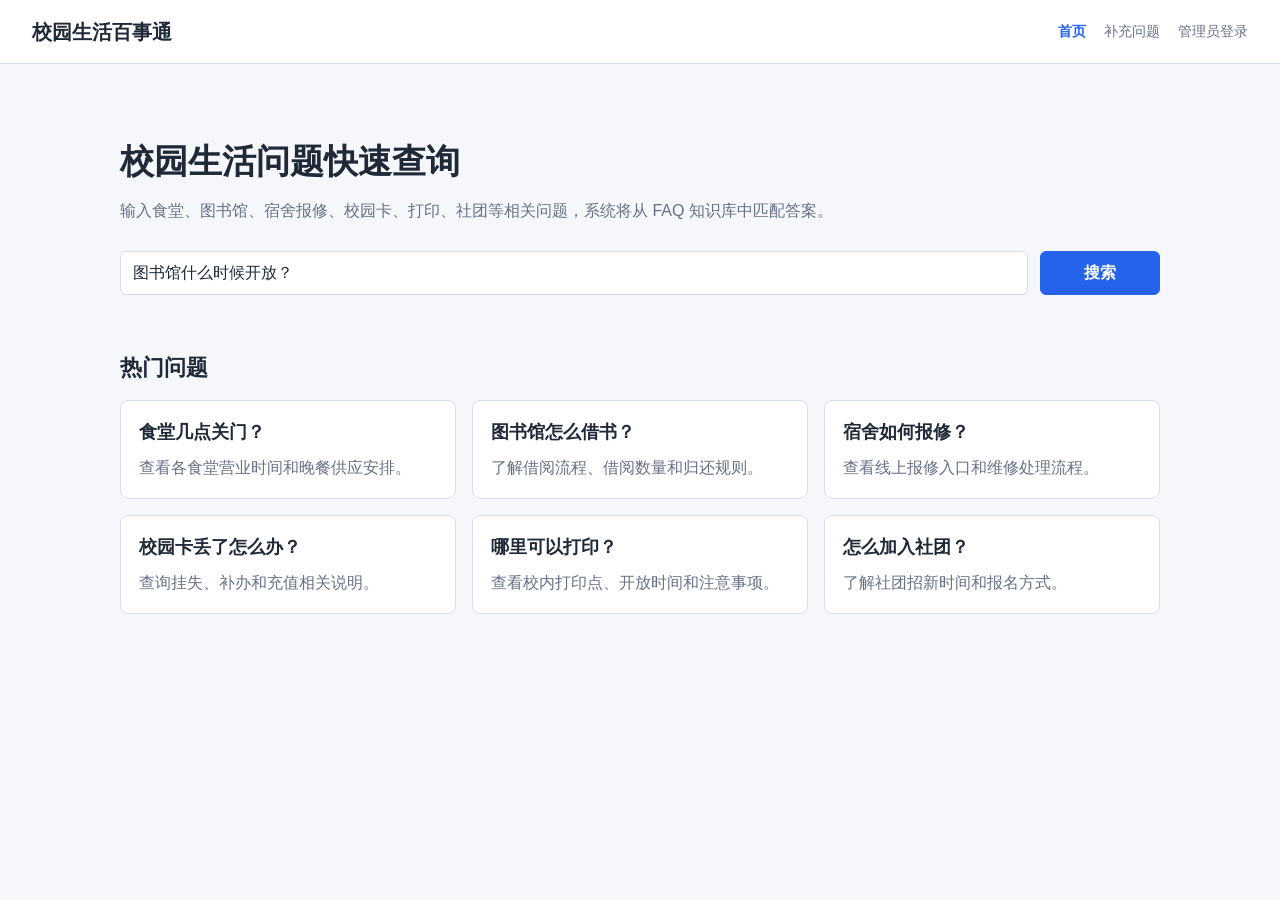
==== backend/src/main/resources/static/index.html @ a6214c86 "week add api doucumentation" ====
<!doctype html>
<html lang="zh-CN">
<head>
  <meta charset="utf-8">
  <meta name="viewport" content="width=device-width, initial-scale=1">
  <title>校园生活百事通</title>
  <link rel="stylesheet" href="styles.css">
</head>
<body>
  <header class="topbar">
    <a class="brand" href="index.html">校园生活百事通</a>
    <nav class="nav">
      <a class="active" href="index.html">首页</a>
      <a href="contribute.html">补充问题</a>
      <a href="login.html">管理员登录</a>
    </nav>
  </header>

  <main class="container">
    <section class="hero">
      <h1>校园生活问题快速查询</h1>
      <p>输入食堂、图书馆、宿舍报修、校园卡、打印、社团等相关问题，系统将从 FAQ 知识库中匹配答案。</p>
      <form class="search-box" action="result.html">
        <input class="input" name="q" placeholder="请输入你想查询的校园生活问题" value="图书馆什么时候开放？">
        <button class="button" type="submit">搜索</button>
      </form>
    </section>

    <h2 class="section-title">热门问题</h2>
    <section class="grid">
      <a class="card" href="result.html?q=食堂几点关门">
        <h3>食堂几点关门？</h3>
        <p>查看各食堂营业时间和晚餐供应安排。</p>
      </a>
      <a class="card" href="result.html?q=图书馆怎么借书">
        <h3>图书馆怎么借书？</h3>
        <p>了解借阅流程、借阅数量和归还规则。</p>
      </a>
      <a class="card" href="result.html?q=宿舍如何报修">
        <h3>宿舍如何报修？</h3>
        <p>查看线上报修入口和维修处理流程。</p>
      </a>
      <a class="card" href="result.html?q=校园卡丢了怎么办">
        <h3>校园卡丢了怎么办？</h3>
        <p>查询挂失、补办和充值相关说明。</p>
      </a>
      <a class="card" href="result.html?q=哪里可以打印">
        <h3>哪里可以打印？</h3>
        <p>查看校内打印点、开放时间和注意事项。</p>
      </a>
      <a class="card" href="result.html?q=怎么加入社团">
        <h3>怎么加入社团？</h3>
        <p>了解社团招新时间和报名方式。</p>
      </a>
    </section>
  </main>
</body>
</html>
---- backend/src/main/resources/static/styles.css ----
:root {
  --bg: #f5f7fb;
  --panel: #ffffff;
  --text: #1f2937;
  --muted: #667085;
  --line: #d8dee9;
  --primary: #2563eb;
  --primary-dark: #1d4ed8;
  --accent: #0f766e;
  --warning: #b45309;
  --danger: #b91c1c;
}

* {
  box-sizing: border-box;
}

body {
  margin: 0;
  background: var(--bg);
  color: var(--text);
  font-family: "Microsoft YaHei", "Segoe UI", Arial, sans-serif;
  line-height: 1.5;
}

a {
  color: inherit;
  text-decoration: none;
}

.topbar {
  display: flex;
  align-items: center;
  justify-content: space-between;
  min-height: 64px;
  padding: 0 32px;
  background: var(--panel);
  border-bottom: 1px solid var(--line);
}

.brand {
  font-size: 20px;
  font-weight: 700;
}

.nav {
  display: flex;
  gap: 18px;
  color: var(--muted);
  font-size: 14px;
}

.nav a.active {
  color: var(--primary);
  font-weight: 600;
}

.container {
  max-width: 1080px;
  margin: 0 auto;
  padding: 32px 20px 48px;
}

.hero {
  padding: 40px 0 24px;
}

.hero h1 {
  margin: 0 0 12px;
  font-size: 34px;
  letter-spacing: 0;
}

.hero p {
  max-width: 760px;
  margin: 0;
  color: var(--muted);
}

.search-box {
  display: grid;
  grid-template-columns: 1fr 120px;
  gap: 12px;
  margin-top: 28px;
}

.input,
.textarea,
.select {
  width: 100%;
  border: 1px solid var(--line);
  border-radius: 6px;
  background: #fff;
  color: var(--text);
  font: inherit;
}

.input,
.select {
  height: 44px;
  padding: 0 12px;
}

.textarea {
  min-height: 132px;
  padding: 10px 12px;
  resize: vertical;
}

.button {
  display: inline-flex;
  align-items: center;
  justify-content: center;
  height: 44px;
  padding: 0 18px;
  border: 1px solid var(--primary);
  border-radius: 6px;
  background: var(--primary);
  color: #fff;
  font: inherit;
  font-weight: 600;
  cursor: pointer;
}

.button:hover {
  background: var(--primary-dark);
}

.button.secondary {
  background: #fff;
  color: var(--primary);
}

.button.danger {
  border-color: var(--danger);
  background: var(--danger);
}

.grid {
  display: grid;
  grid-template-columns: repeat(3, minmax(0, 1fr));
  gap: 16px;
}

.card,
.panel {
  background: var(--panel);
  border: 1px solid var(--line);
  border-radius: 8px;
}

.card {
  padding: 18px;
}

.card h3,
.panel h2 {
  margin: 0 0 10px;
  font-size: 18px;
}

.card p,
.panel p {
  margin: 0;
  color: var(--muted);
}

.panel {
  padding: 22px;
  margin-bottom: 20px;
}

.section-title {
  margin: 32px 0 16px;
  font-size: 22px;
}

.form {
  display: grid;
  gap: 16px;
}

.form-row {
  display: grid;
  gap: 8px;
}

.form-row label {
  font-weight: 600;
}

.result-meta {
  display: flex;
  flex-wrap: wrap;
  gap: 10px;
  margin-top: 16px;
}

.tag {
  display: inline-flex;
  align-items: center;
  min-height: 28px;
  padding: 0 10px;
  border-radius: 999px;
  background: #eef2ff;
  color: #3730a3;
  font-size: 13px;
}

.tag.green {
  background: #ecfdf3;
  color: var(--accent);
}

.tag.orange {
  background: #fff7ed;
  color: var(--warning);
}

.table {
  width: 100%;
  border-collapse: collapse;
  font-size: 14px;
}

.table th,
.table td {
  padding: 12px 10px;
  border-bottom: 1px solid var(--line);
  text-align: left;
  vertical-align: top;
}

.table th {
  color: var(--muted);
  font-weight: 600;
}

.toolbar {
  display: flex;
  align-items: center;
  justify-content: space-between;
  gap: 12px;
  margin-bottom: 16px;
}

.actions {
  display: flex;
  gap: 8px;
}

.small-button {
  min-height: 32px;
  padding: 0 10px;
  border: 1px solid var(--line);
  border-radius: 6px;
  background: #fff;
  color: var(--text);
  cursor: pointer;
}

.small-button.primary {
  border-color: var(--primary);
  color: var(--primary);
}

.small-button.danger {
  border-color: var(--danger);
  color: var(--danger);
}

.notice {
  padding: 12px 14px;
  border: 1px solid #bfdbfe;
  border-radius: 6px;
  background: #eff6ff;
  color: #1e40af;
}

@media (max-width: 760px) {
  .topbar {
    align-items: flex-start;
    flex-direction: column;
    gap: 10px;
    padding: 16px 20px;
  }

  .nav {
    flex-wrap: wrap;
  }

  .search-box,
  .grid,
  .toolbar {
    grid-template-columns: 1fr;
  }

  .toolbar {
    display: grid;
  }

  .hero h1 {
    font-size: 28px;
  }
}
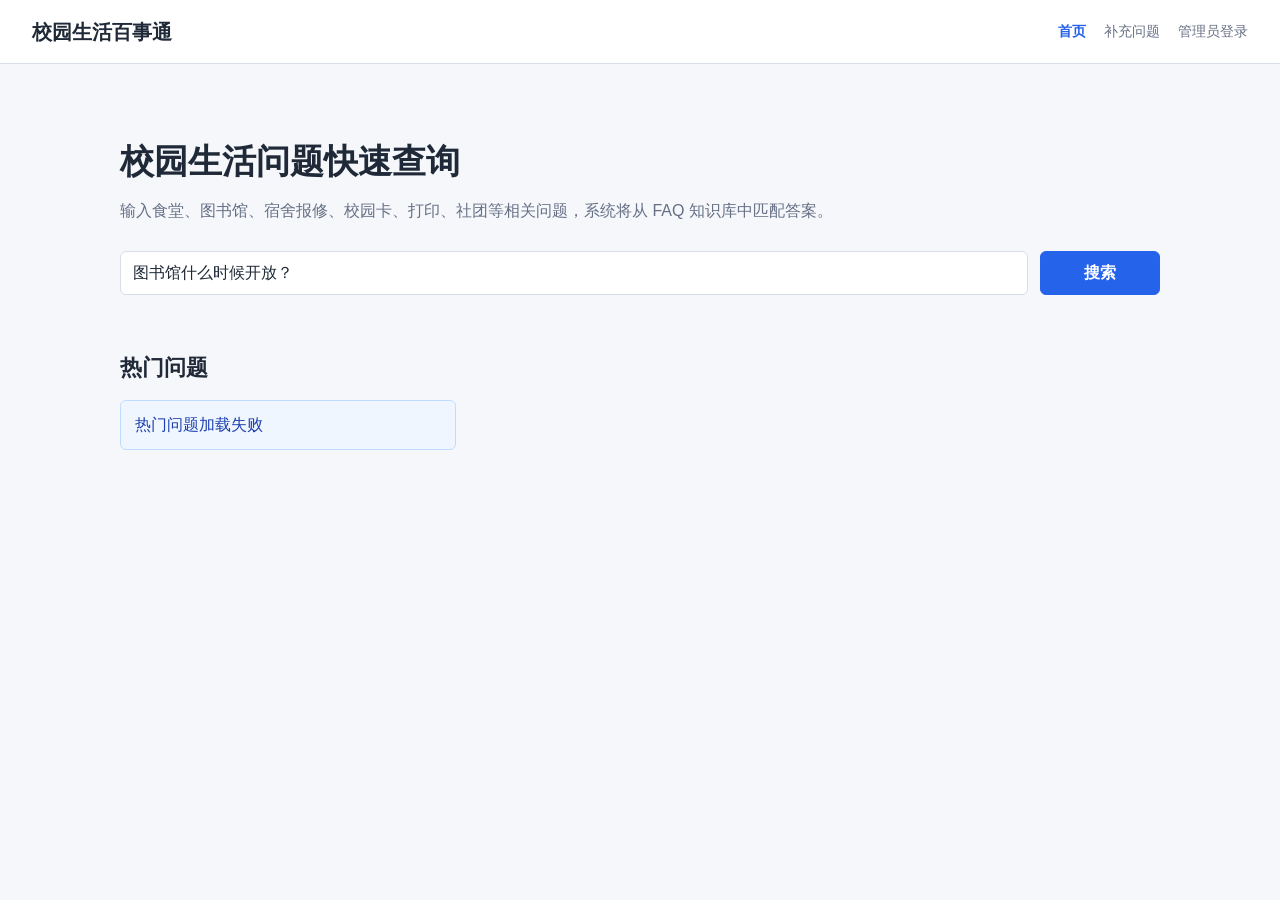
==== commit 8500395f: "week3 backend admin functions" ====
--- a/backend/src/main/resources/static/index.html
+++ b/backend/src/main/resources/static/index.html
@@ -27,7 +27,7 @@
     </section>
 
     <h2 class="section-title">热门问题</h2>
-    <section class="grid">
+    <section class="grid" id="hotQuestionGrid">
       <a class="card" href="result.html?q=食堂几点关门">
         <h3>食堂几点关门？</h3>
         <p>查看各食堂营业时间和晚餐供应安排。</p>
@@ -54,6 +54,51 @@
       </a>
     </section>
   </main>
+
+  <script>
+    const hotQuestionGrid = document.getElementById("hotQuestionGrid");
+
+    loadHotQuestions();
+
+    async function loadHotQuestions() {
+      try {
+        const response = await fetch("/api/qa/hot");
+        if (!response.ok) {
+          throw new Error(`HTTP ${response.status}`);
+        }
+
+        const result = await response.json();
+        const hotQuestions = Array.isArray(result) ? result : (result.data || []);
+        if (!Array.isArray(hotQuestions) || hotQuestions.length === 0) {
+          hotQuestionGrid.innerHTML = '<div class="notice">暂无热门问题数据</div>';
+          return;
+        }
+
+        hotQuestionGrid.innerHTML = hotQuestions.map(renderHotQuestion).join("");
+      } catch (error) {
+        hotQuestionGrid.innerHTML = '<div class="notice">热门问题加载失败</div>';
+      }
+    }
+
+    function renderHotQuestion(faq) {
+      const question = faq.question || "";
+      const answer = faq.answer || "点击查看问题答案。";
+      return `
+        <a class="card" href="result.html?q=${encodeURIComponent(question)}">
+          <h3>${escapeHtml(question)}</h3>
+          <p>${escapeHtml(answer)}</p>
+        </a>
+      `;
+    }
+
+    function escapeHtml(value) {
+      return String(value)
+        .replaceAll("&", "&amp;")
+        .replaceAll("<", "&lt;")
+        .replaceAll(">", "&gt;")
+        .replaceAll('"', "&quot;")
+        .replaceAll("'", "&#039;");
+    }
+  </script>
 </body>
 </html>
-
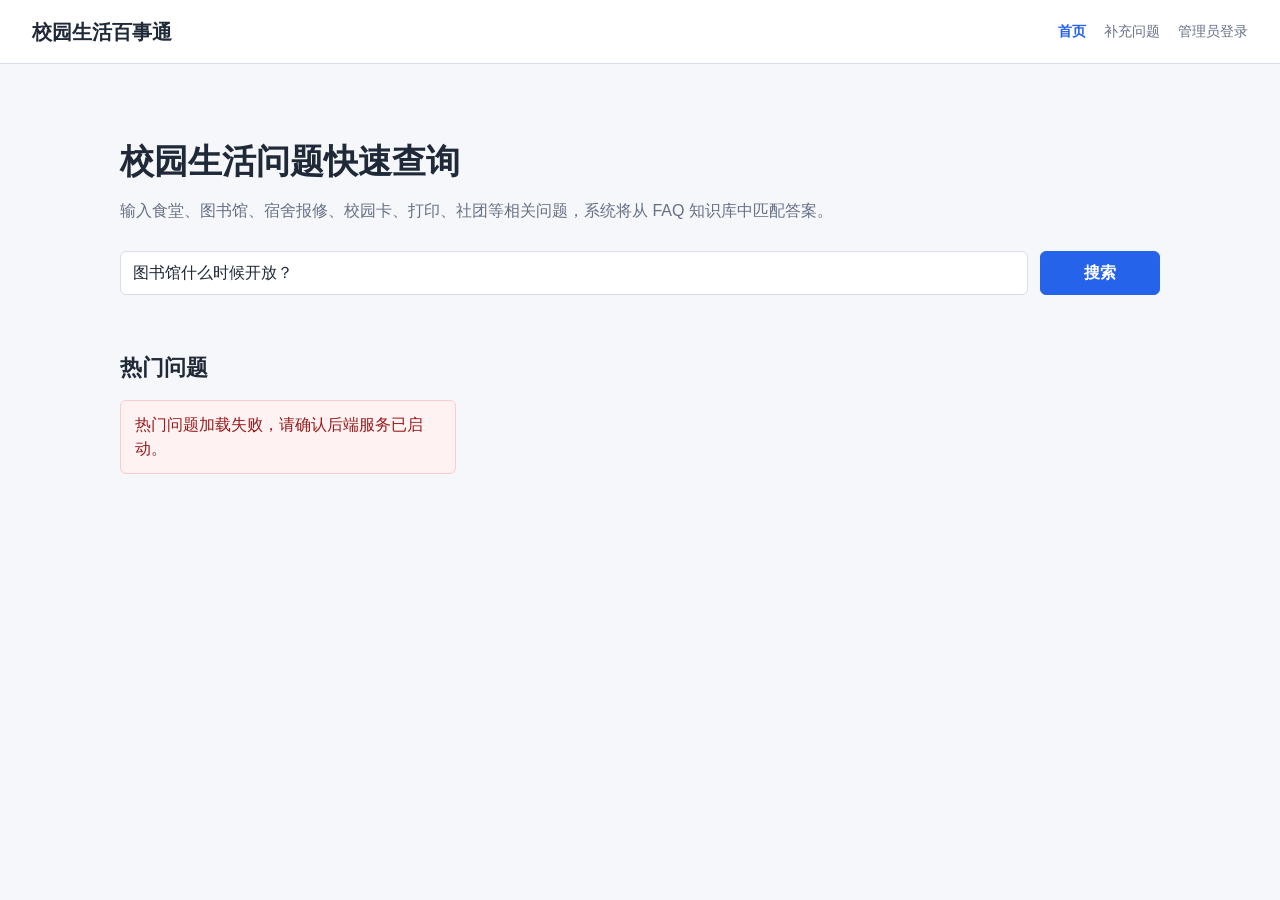
==== commit 2d4f5e0c: "week4 add frontend notes" ====
--- a/backend/src/main/resources/static/index.html
+++ b/backend/src/main/resources/static/index.html
@@ -20,10 +20,11 @@
     <section class="hero">
       <h1>校园生活问题快速查询</h1>
       <p>输入食堂、图书馆、宿舍报修、校园卡、打印、社团等相关问题，系统将从 FAQ 知识库中匹配答案。</p>
-      <form class="search-box" action="result.html">
-        <input class="input" name="q" placeholder="请输入你想查询的校园生活问题" value="图书馆什么时候开放？">
-        <button class="button" type="submit">搜索</button>
+      <form class="search-box" id="searchForm" action="result.html">
+        <input class="input" id="searchInput" name="q" placeholder="请输入你想查询的校园生活问题" value="图书馆什么时候开放？">
+        <button class="button" id="searchButton" type="submit">搜索</button>
       </form>
+      <div class="notice" id="searchMessage" style="display: none; margin-top: 12px;"></div>
     </section>
 
     <h2 class="section-title">热门问题</h2>
@@ -56,11 +57,31 @@
   </main>
 
   <script>
+    const searchForm = document.getElementById("searchForm");
+    const searchInput = document.getElementById("searchInput");
+    const searchButton = document.getElementById("searchButton");
+    const searchMessage = document.getElementById("searchMessage");
     const hotQuestionGrid = document.getElementById("hotQuestionGrid");
+
+    searchForm.addEventListener("submit", (event) => {
+      event.preventDefault();
+      const keyword = searchInput.value.trim();
+      if (!keyword) {
+        showSearchMessage("请输入要查询的问题。", "error");
+        searchInput.focus();
+        return;
+      }
+
+      searchButton.disabled = true;
+      searchButton.textContent = "搜索中...";
+      showSearchMessage("正在进入查询结果页...", "success");
+      window.location.href = `result.html?q=${encodeURIComponent(keyword)}`;
+    });
 
     loadHotQuestions();
 
     async function loadHotQuestions() {
+      hotQuestionGrid.innerHTML = '<div class="notice">热门问题加载中...</div>';
       try {
         const response = await fetch("/api/qa/hot");
         if (!response.ok) {
@@ -76,7 +97,7 @@
 
         hotQuestionGrid.innerHTML = hotQuestions.map(renderHotQuestion).join("");
       } catch (error) {
-        hotQuestionGrid.innerHTML = '<div class="notice">热门问题加载失败</div>';
+        hotQuestionGrid.innerHTML = '<div class="notice error">热门问题加载失败，请确认后端服务已启动。</div>';
       }
     }
 
@@ -99,6 +120,12 @@
         .replaceAll('"', "&quot;")
         .replaceAll("'", "&#039;");
     }
+
+    function showSearchMessage(message, type) {
+      searchMessage.textContent = message;
+      searchMessage.className = `notice ${type || ""}`;
+      searchMessage.style.display = "block";
+    }
   </script>
 </body>
 </html>
--- a/backend/src/main/resources/static/styles.css
+++ b/backend/src/main/resources/static/styles.css
@@ -126,9 +126,23 @@
   background: var(--primary-dark);
 }
 
+.button:disabled,
+.small-button:disabled {
+  opacity: 0.62;
+  cursor: not-allowed;
+}
+
+.button:disabled:hover {
+  background: var(--primary);
+}
+
 .button.secondary {
   background: #fff;
   color: var(--primary);
+}
+
+.button.secondary:disabled:hover {
+  background: #fff;
 }
 
 .button.danger {
@@ -277,6 +291,18 @@
   color: #1e40af;
 }
 
+.notice.success {
+  border-color: #bbf7d0;
+  background: #f0fdf4;
+  color: #166534;
+}
+
+.notice.error {
+  border-color: #fecaca;
+  background: #fef2f2;
+  color: #991b1b;
+}
+
 @media (max-width: 760px) {
   .topbar {
     align-items: flex-start;
@@ -303,4 +329,3 @@
     font-size: 28px;
   }
 }
-
